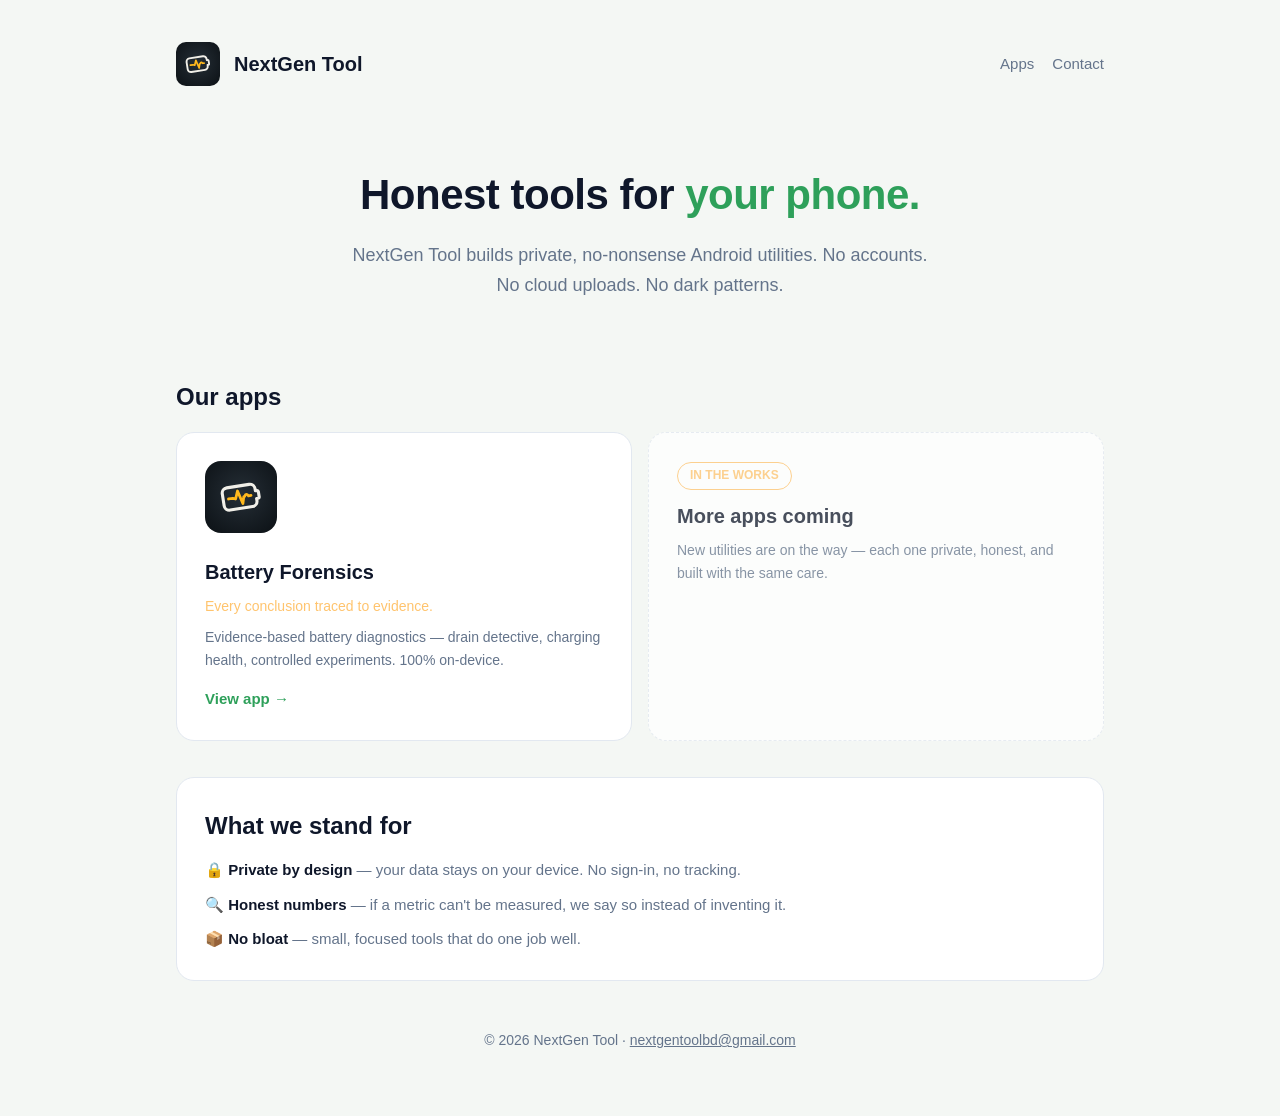
==== index.html @ eab1eb08 "NextGen Tool portfolio site" ====
<!DOCTYPE html>
<html lang="en">
<head>
  <meta charset="UTF-8">
  <meta name="viewport" content="width=device-width, initial-scale=1.0">
  <title>NextGen Tool — Honest Android Utilities</title>
  <meta name="description" content="NextGen Tool builds honest, private Android utilities. No accounts, no cloud uploads, no dark patterns.">
  <style>
    :root {
      --bg: #0B0E12;
      --card-bg: #141A22;
      --border: #263242;
      --accent: #2EA05A;
      --accent-hover: #248A4C;
      --gold: #FFC46E;
      --text: #F1F5F9;
      --text-muted: #94A3B8;
    }
    @media (prefers-color-scheme: light) {
      :root {
        --bg: #F4F7F4;
        --card-bg: #FFFFFF;
        --border: #E2E8F0;
        --text: #0F172A;
        --text-muted: #64748B;
      }
    }
    * { box-sizing: border-box; margin: 0; padding: 0; }
    body {
      font-family: -apple-system, BlinkMacSystemFont, "Segoe UI", Roboto, Helvetica, Arial, sans-serif;
      background-color: var(--bg); color: var(--text); line-height: 1.65;
    }
    .container { max-width: 960px; margin: 0 auto; padding: 24px 16px 64px; }
    header.top { display: flex; align-items: center; gap: 14px; padding: 18px 0; }
    header.top img { width: 44px; height: 44px; border-radius: 10px; }
    header.top .brand { font-weight: 800; font-size: 20px; }
    header.top nav { margin-left: auto; display: flex; gap: 18px; }
    header.top nav a { color: var(--text-muted); text-decoration: none; font-size: 15px; }
    header.top nav a:hover { color: var(--text); }
    .hero { text-align: center; padding: 56px 20px 40px; }
    .hero h1 { font-size: 42px; letter-spacing: -0.5px; margin-bottom: 12px; }
    .hero h1 .g { color: var(--accent); }
    .hero p { color: var(--text-muted); font-size: 18px; max-width: 600px; margin: 0 auto; }
    h2 { font-size: 24px; margin: 36px 0 16px; }
    .apps { display: grid; grid-template-columns: repeat(auto-fit, minmax(280px, 1fr)); gap: 16px; }
    .app-card {
      background: var(--card-bg); border: 1px solid var(--border); border-radius: 18px;
      padding: 28px; text-decoration: none; color: var(--text); display: block;
      transition: transform .15s ease, border-color .15s ease;
    }
    a.app-card:hover { transform: translateY(-3px); border-color: var(--accent); }
    .app-card img.logo { width: 72px; height: 72px; border-radius: 16px; margin-bottom: 14px; }
    .app-card h3 { font-size: 20px; margin-bottom: 6px; }
    .app-card p.tag { color: var(--gold); font-size: 14px; margin-bottom: 8px; }
    .app-card p.desc { font-size: 14px; color: var(--text-muted); margin-bottom: 14px; }
    .app-card .link { color: var(--accent); font-weight: 600; font-size: 15px; }
    .app-card.soon { opacity: .75; border-style: dashed; }
    .app-card.soon .pill {
      display: inline-block; font-size: 12px; font-weight: 700; color: var(--gold);
      border: 1px solid var(--gold); border-radius: 999px; padding: 3px 12px; margin-bottom: 10px;
    }
    .principles {
      background: var(--card-bg); border: 1px solid var(--border); border-radius: 18px;
      padding: 28px; margin-top: 36px;
    }
    .principles ul { list-style: none; display: grid; gap: 10px; margin-top: 12px; }
    .principles li { font-size: 15px; color: var(--text-muted); }
    .principles li b { color: var(--text); }
    footer { margin-top: 48px; color: var(--text-muted); font-size: 14px; text-align: center; }
    footer a { color: var(--text-muted); }
  </style>
</head>
<body>
  <div class="container">
    <header class="top">
      <img src="logo.svg" alt="NextGen Tool logo">
      <span class="brand">NextGen Tool</span>
      <nav>
        <a href="#apps">Apps</a>
        <a href="mailto:nextgentoolbd@gmail.com">Contact</a>
      </nav>
    </header>

    <section class="hero">
      <h1>Honest tools for <span class="g">your phone.</span></h1>
      <p>NextGen Tool builds private, no-nonsense Android utilities. No accounts. No cloud uploads. No dark patterns.</p>
    </section>

    <h2 id="apps">Our apps</h2>
    <div class="apps">
      <a class="app-card" href="battery-forensics.html">
        <img class="logo" src="logo.svg" alt="Battery Forensics logo">
        <h3>Battery Forensics</h3>
        <p class="tag">Every conclusion traced to evidence.</p>
        <p class="desc">Evidence-based battery diagnostics — drain detective, charging health, controlled experiments. 100% on-device.</p>
        <span class="link">View app →</span>
      </a>
      <div class="app-card soon">
        <span class="pill">IN THE WORKS</span>
        <h3>More apps coming</h3>
        <p class="desc">New utilities are on the way — each one private, honest, and built with the same care.</p>
      </div>
    </div>

    <div class="principles">
      <h2 style="margin:0 0 4px">What we stand for</h2>
      <ul>
        <li><b>🔒 Private by design</b> — your data stays on your device. No sign-in, no tracking.</li>
        <li><b>🔍 Honest numbers</b> — if a metric can't be measured, we say so instead of inventing it.</li>
        <li><b>📦 No bloat</b> — small, focused tools that do one job well.</li>
      </ul>
    </div>

    <footer>
      © 2026 NextGen Tool · <a href="mailto:nextgentoolbd@gmail.com">nextgentoolbd@gmail.com</a>
    </footer>
  </div>
</body>
</html>
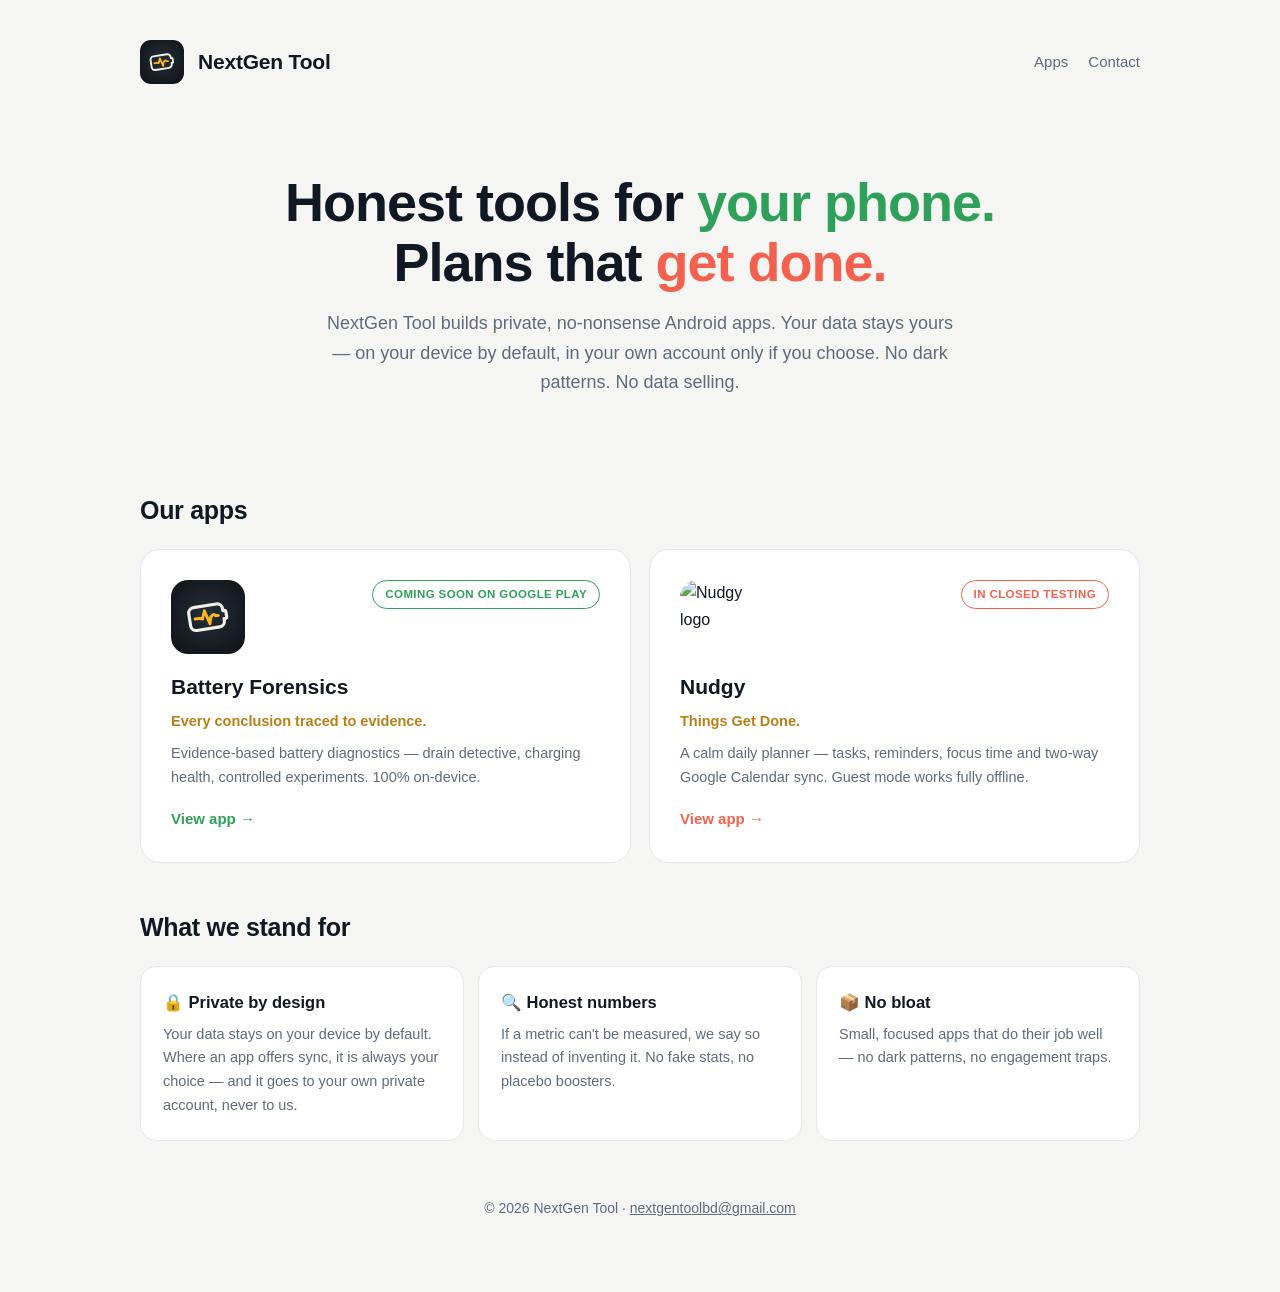
==== commit 0fa9d371: "Redesign portfolio + add Nudgy landing page" ====
--- a/index.html
+++ b/index.html
@@ -3,71 +3,56 @@
 <head>
   <meta charset="UTF-8">
   <meta name="viewport" content="width=device-width, initial-scale=1.0">
-  <title>NextGen Tool — Honest Android Utilities</title>
-  <meta name="description" content="NextGen Tool builds honest, private Android utilities. No accounts, no cloud uploads, no dark patterns.">
+  <title>NextGen Tool — Honest Android Apps</title>
+  <meta name="description" content="NextGen Tool builds honest, private Android apps. Your data stays yours — on your device by default, in your own account only if you choose.">
   <style>
     :root {
-      --bg: #0B0E12;
-      --card-bg: #141A22;
-      --border: #263242;
-      --accent: #2EA05A;
-      --accent-hover: #248A4C;
-      --gold: #FFC46E;
-      --text: #F1F5F9;
-      --text-muted: #94A3B8;
+      --bg: #0B0E13; --surface: #131924; --surface2: #0F141D; --border: #243145;
+      --text: #F2F5F9; --muted: #97A3B6; --green: #2EA05A; --coral: #F4604E; --gold: #FFC46E;
     }
     @media (prefers-color-scheme: light) {
       :root {
-        --bg: #F4F7F4;
-        --card-bg: #FFFFFF;
-        --border: #E2E8F0;
-        --text: #0F172A;
-        --text-muted: #64748B;
+        --bg: #F5F6F4; --surface: #FFFFFF; --surface2: #FFFFFF; --border: #E3E8EF;
+        --text: #101823; --muted: #5E6B7E; --gold: #B97F16;
       }
     }
     * { box-sizing: border-box; margin: 0; padding: 0; }
-    body {
-      font-family: -apple-system, BlinkMacSystemFont, "Segoe UI", Roboto, Helvetica, Arial, sans-serif;
-      background-color: var(--bg); color: var(--text); line-height: 1.65;
-    }
-    .container { max-width: 960px; margin: 0 auto; padding: 24px 16px 64px; }
-    header.top { display: flex; align-items: center; gap: 14px; padding: 18px 0; }
-    header.top img { width: 44px; height: 44px; border-radius: 10px; }
-    header.top .brand { font-weight: 800; font-size: 20px; }
-    header.top nav { margin-left: auto; display: flex; gap: 18px; }
-    header.top nav a { color: var(--text-muted); text-decoration: none; font-size: 15px; }
+    body { font-family: -apple-system, BlinkMacSystemFont, "Segoe UI", Roboto, Helvetica, Arial, sans-serif; background: var(--bg); color: var(--text); line-height: 1.65; }
+    .container { max-width: 1040px; margin: 0 auto; padding: 24px 20px 72px; }
+    header.top { display: flex; align-items: center; gap: 14px; padding: 16px 0; }
+    header.top img { width: 44px; height: 44px; border-radius: 11px; }
+    header.top .brand { font-weight: 800; font-size: 21px; letter-spacing: -.2px; }
+    header.top nav { margin-left: auto; display: flex; gap: 20px; }
+    header.top nav a { color: var(--muted); text-decoration: none; font-size: 15px; }
     header.top nav a:hover { color: var(--text); }
-    .hero { text-align: center; padding: 56px 20px 40px; }
-    .hero h1 { font-size: 42px; letter-spacing: -0.5px; margin-bottom: 12px; }
-    .hero h1 .g { color: var(--accent); }
-    .hero p { color: var(--text-muted); font-size: 18px; max-width: 600px; margin: 0 auto; }
-    h2 { font-size: 24px; margin: 36px 0 16px; }
-    .apps { display: grid; grid-template-columns: repeat(auto-fit, minmax(280px, 1fr)); gap: 16px; }
-    .app-card {
-      background: var(--card-bg); border: 1px solid var(--border); border-radius: 18px;
-      padding: 28px; text-decoration: none; color: var(--text); display: block;
-      transition: transform .15s ease, border-color .15s ease;
-    }
-    a.app-card:hover { transform: translateY(-3px); border-color: var(--accent); }
-    .app-card img.logo { width: 72px; height: 72px; border-radius: 16px; margin-bottom: 14px; }
-    .app-card h3 { font-size: 20px; margin-bottom: 6px; }
-    .app-card p.tag { color: var(--gold); font-size: 14px; margin-bottom: 8px; }
-    .app-card p.desc { font-size: 14px; color: var(--text-muted); margin-bottom: 14px; }
-    .app-card .link { color: var(--accent); font-weight: 600; font-size: 15px; }
-    .app-card.soon { opacity: .75; border-style: dashed; }
-    .app-card.soon .pill {
-      display: inline-block; font-size: 12px; font-weight: 700; color: var(--gold);
-      border: 1px solid var(--gold); border-radius: 999px; padding: 3px 12px; margin-bottom: 10px;
-    }
-    .principles {
-      background: var(--card-bg); border: 1px solid var(--border); border-radius: 18px;
-      padding: 28px; margin-top: 36px;
-    }
-    .principles ul { list-style: none; display: grid; gap: 10px; margin-top: 12px; }
-    .principles li { font-size: 15px; color: var(--text-muted); }
-    .principles li b { color: var(--text); }
-    footer { margin-top: 48px; color: var(--text-muted); font-size: 14px; text-align: center; }
-    footer a { color: var(--text-muted); }
+    .hero { text-align: center; padding: 72px 20px 48px; }
+    .hero h1 { font-size: clamp(36px, 6vw, 54px); line-height: 1.12; letter-spacing: -1px; margin-bottom: 16px; }
+    .hero h1 .g { color: var(--green); }
+    .hero h1 .c { color: var(--coral); }
+    .hero p { color: var(--muted); font-size: 18px; max-width: 640px; margin: 0 auto; }
+    h2 { font-size: 25px; letter-spacing: -.3px; margin: 44px 0 18px; }
+    .apps { display: grid; grid-template-columns: repeat(auto-fit, minmax(300px, 1fr)); gap: 18px; }
+    .app-card { background: var(--surface); border: 1px solid var(--border); border-radius: 20px; padding: 30px; text-decoration: none; color: var(--text); display: block; transition: transform .15s ease, border-color .15s ease; }
+    a.app-card:hover { transform: translateY(-3px); }
+    a.app-card.green:hover { border-color: var(--green); }
+    a.app-card.coral:hover { border-color: var(--coral); }
+    .card-top { display: flex; align-items: flex-start; justify-content: space-between; margin-bottom: 16px; }
+    .app-card img.logo { width: 74px; height: 74px; border-radius: 17px; }
+    .pill { font-size: 11.5px; font-weight: 700; letter-spacing: .4px; border-radius: 999px; padding: 4px 12px; border: 1px solid; white-space: nowrap; }
+    .pill.green { color: var(--green); border-color: var(--green); }
+    .pill.coral { color: var(--coral); border-color: var(--coral); }
+    .app-card h3 { font-size: 21px; margin-bottom: 5px; }
+    .app-card p.tag { color: var(--gold); font-size: 14.5px; font-weight: 600; margin-bottom: 8px; }
+    .app-card p.desc { font-size: 14.5px; color: var(--muted); margin-bottom: 16px; }
+    .app-card .link { font-weight: 650; font-size: 15px; }
+    .app-card .link.green { color: var(--green); }
+    .app-card .link.coral { color: var(--coral); }
+    .principles { display: grid; grid-template-columns: repeat(auto-fit, minmax(260px, 1fr)); gap: 14px; }
+    .principle { background: var(--surface2); border: 1px solid var(--border); border-radius: 16px; padding: 22px; }
+    .principle h3 { font-size: 16.5px; margin-bottom: 6px; }
+    .principle p { font-size: 14.5px; color: var(--muted); }
+    footer { margin-top: 56px; color: var(--muted); font-size: 14px; text-align: center; }
+    footer a { color: var(--muted); }
   </style>
 </head>
 <body>
@@ -82,33 +67,48 @@
     </header>
 
     <section class="hero">
-      <h1>Honest tools for <span class="g">your phone.</span></h1>
-      <p>NextGen Tool builds private, no-nonsense Android utilities. No accounts. No cloud uploads. No dark patterns.</p>
+      <h1>Honest tools for <span class="g">your phone.</span><br>Plans that <span class="c">get done.</span></h1>
+      <p>NextGen Tool builds private, no-nonsense Android apps. Your data stays yours — on your device by default, in your own account only if you choose. No dark patterns. No data selling.</p>
     </section>
 
     <h2 id="apps">Our apps</h2>
     <div class="apps">
-      <a class="app-card" href="battery-forensics.html">
-        <img class="logo" src="logo.svg" alt="Battery Forensics logo">
+      <a class="app-card green" href="battery-forensics.html">
+        <div class="card-top">
+          <img class="logo" src="logo.svg" alt="Battery Forensics logo">
+          <span class="pill green">COMING SOON ON GOOGLE PLAY</span>
+        </div>
         <h3>Battery Forensics</h3>
         <p class="tag">Every conclusion traced to evidence.</p>
         <p class="desc">Evidence-based battery diagnostics — drain detective, charging health, controlled experiments. 100% on-device.</p>
-        <span class="link">View app →</span>
+        <span class="link green">View app →</span>
       </a>
-      <div class="app-card soon">
-        <span class="pill">IN THE WORKS</span>
-        <h3>More apps coming</h3>
-        <p class="desc">New utilities are on the way — each one private, honest, and built with the same care.</p>
-      </div>
+      <a class="app-card coral" href="nudgy/">
+        <div class="card-top">
+          <img class="logo" src="nudgy/icon.png" alt="Nudgy logo">
+          <span class="pill coral">IN CLOSED TESTING</span>
+        </div>
+        <h3>Nudgy</h3>
+        <p class="tag">Things Get Done.</p>
+        <p class="desc">A calm daily planner — tasks, reminders, focus time and two-way Google Calendar sync. Guest mode works fully offline.</p>
+        <span class="link coral">View app →</span>
+      </a>
     </div>
 
+    <h2>What we stand for</h2>
     <div class="principles">
-      <h2 style="margin:0 0 4px">What we stand for</h2>
-      <ul>
-        <li><b>🔒 Private by design</b> — your data stays on your device. No sign-in, no tracking.</li>
-        <li><b>🔍 Honest numbers</b> — if a metric can't be measured, we say so instead of inventing it.</li>
-        <li><b>📦 No bloat</b> — small, focused tools that do one job well.</li>
-      </ul>
+      <div class="principle">
+        <h3>🔒 Private by design</h3>
+        <p>Your data stays on your device by default. Where an app offers sync, it is always your choice — and it goes to your own private account, never to us.</p>
+      </div>
+      <div class="principle">
+        <h3>🔍 Honest numbers</h3>
+        <p>If a metric can't be measured, we say so instead of inventing it. No fake stats, no placebo boosters.</p>
+      </div>
+      <div class="principle">
+        <h3>📦 No bloat</h3>
+        <p>Small, focused apps that do their job well — no dark patterns, no engagement traps.</p>
+      </div>
     </div>
 
     <footer>
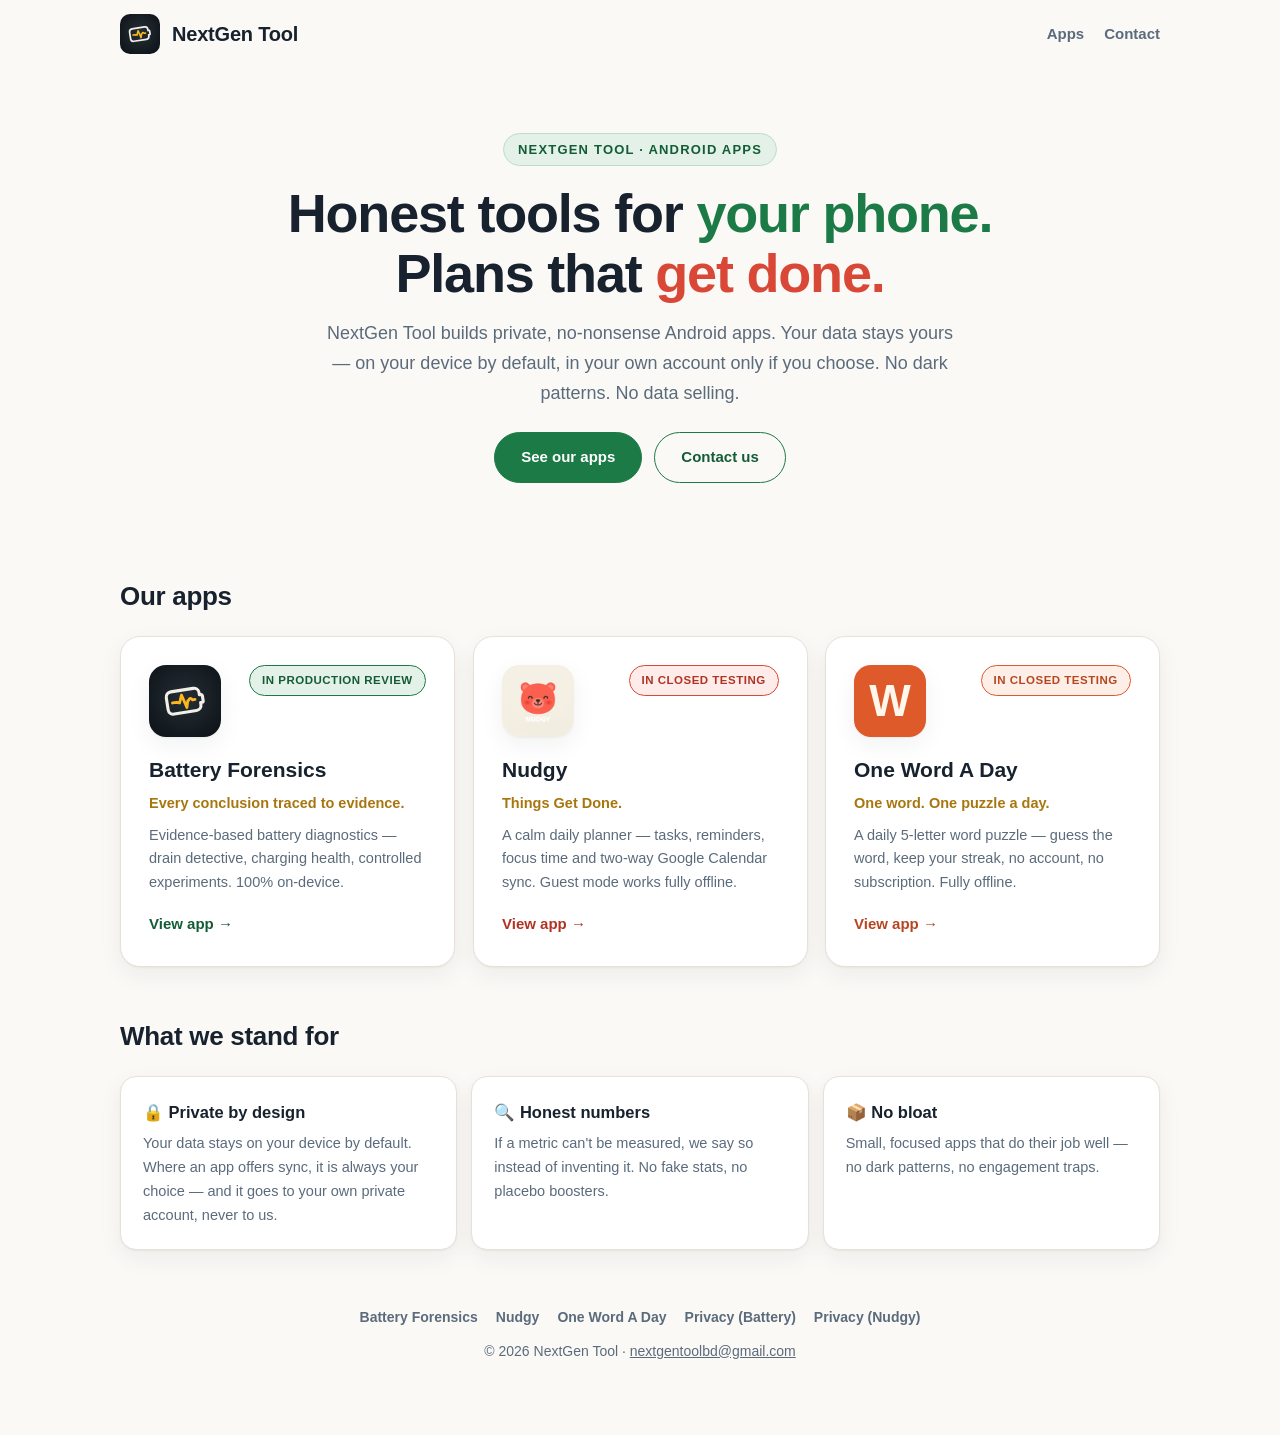
==== commit f1003e86: "Redesign portfolio in light-only design + small fixes (2026-11-07)" ====
--- a/index.html
+++ b/index.html
@@ -5,115 +5,98 @@
   <meta name="viewport" content="width=device-width, initial-scale=1.0">
   <title>NextGen Tool — Honest Android Apps</title>
   <meta name="description" content="NextGen Tool builds honest, private Android apps. Your data stays yours — on your device by default, in your own account only if you choose.">
-  <style>
-    :root {
-      --bg: #0B0E13; --surface: #131924; --surface2: #0F141D; --border: #243145;
-      --text: #F2F5F9; --muted: #97A3B6; --green: #2EA05A; --coral: #F4604E; --gold: #FFC46E;
-    }
-    @media (prefers-color-scheme: light) {
-      :root {
-        --bg: #F5F6F4; --surface: #FFFFFF; --surface2: #FFFFFF; --border: #E3E8EF;
-        --text: #101823; --muted: #5E6B7E; --gold: #B97F16;
-      }
-    }
-    * { box-sizing: border-box; margin: 0; padding: 0; }
-    body { font-family: -apple-system, BlinkMacSystemFont, "Segoe UI", Roboto, Helvetica, Arial, sans-serif; background: var(--bg); color: var(--text); line-height: 1.65; }
-    .container { max-width: 1040px; margin: 0 auto; padding: 24px 20px 72px; }
-    header.top { display: flex; align-items: center; gap: 14px; padding: 16px 0; }
-    header.top img { width: 44px; height: 44px; border-radius: 11px; }
-    header.top .brand { font-weight: 800; font-size: 21px; letter-spacing: -.2px; }
-    header.top nav { margin-left: auto; display: flex; gap: 20px; }
-    header.top nav a { color: var(--muted); text-decoration: none; font-size: 15px; }
-    header.top nav a:hover { color: var(--text); }
-    .hero { text-align: center; padding: 72px 20px 48px; }
-    .hero h1 { font-size: clamp(36px, 6vw, 54px); line-height: 1.12; letter-spacing: -1px; margin-bottom: 16px; }
-    .hero h1 .g { color: var(--green); }
-    .hero h1 .c { color: var(--coral); }
-    .hero p { color: var(--muted); font-size: 18px; max-width: 640px; margin: 0 auto; }
-    h2 { font-size: 25px; letter-spacing: -.3px; margin: 44px 0 18px; }
-    .apps { display: grid; grid-template-columns: repeat(auto-fit, minmax(300px, 1fr)); gap: 18px; }
-    .app-card { background: var(--surface); border: 1px solid var(--border); border-radius: 20px; padding: 30px; text-decoration: none; color: var(--text); display: block; transition: transform .15s ease, border-color .15s ease; }
-    a.app-card:hover { transform: translateY(-3px); }
-    a.app-card.green:hover { border-color: var(--green); }
-    a.app-card.coral:hover { border-color: var(--coral); }
-    .card-top { display: flex; align-items: flex-start; justify-content: space-between; margin-bottom: 16px; }
-    .app-card img.logo { width: 74px; height: 74px; border-radius: 17px; }
-    .pill { font-size: 11.5px; font-weight: 700; letter-spacing: .4px; border-radius: 999px; padding: 4px 12px; border: 1px solid; white-space: nowrap; }
-    .pill.green { color: var(--green); border-color: var(--green); }
-    .pill.coral { color: var(--coral); border-color: var(--coral); }
-    .app-card h3 { font-size: 21px; margin-bottom: 5px; }
-    .app-card p.tag { color: var(--gold); font-size: 14.5px; font-weight: 600; margin-bottom: 8px; }
-    .app-card p.desc { font-size: 14.5px; color: var(--muted); margin-bottom: 16px; }
-    .app-card .link { font-weight: 650; font-size: 15px; }
-    .app-card .link.green { color: var(--green); }
-    .app-card .link.coral { color: var(--coral); }
-    .principles { display: grid; grid-template-columns: repeat(auto-fit, minmax(260px, 1fr)); gap: 14px; }
-    .principle { background: var(--surface2); border: 1px solid var(--border); border-radius: 16px; padding: 22px; }
-    .principle h3 { font-size: 16.5px; margin-bottom: 6px; }
-    .principle p { font-size: 14.5px; color: var(--muted); }
-    footer { margin-top: 56px; color: var(--muted); font-size: 14px; text-align: center; }
-    footer a { color: var(--muted); }
-  </style>
+  <meta property="og:title" content="NextGen Tool — Honest Android Apps">
+  <meta property="og:description" content="Private, no-nonsense Android apps. Your data stays yours — on your device by default, in your own account only if you choose.">
+  <meta property="og:type" content="website">
+  <meta property="og:url" content="https://tanvir-durlove.github.io/">
+  <meta property="og:image" content="https://tanvir-durlove.github.io/feature-graphic-1024x500.png">
+  <meta name="twitter:card" content="summary_large_image">
+  <link rel="icon" type="image/svg+xml" href="/logo.svg">
+  <link rel="stylesheet" href="/assets/css/main.css">
 </head>
 <body>
-  <div class="container">
-    <header class="top">
-      <img src="logo.svg" alt="NextGen Tool logo">
-      <span class="brand">NextGen Tool</span>
+  <header class="site-header">
+    <div class="bar">
+      <a class="brand" href="/"><img src="/logo.svg" alt="NextGen Tool logo">NextGen Tool</a>
       <nav>
         <a href="#apps">Apps</a>
         <a href="mailto:nextgentoolbd@gmail.com">Contact</a>
       </nav>
-    </header>
+    </div>
+  </header>
 
+  <div class="container">
     <section class="hero">
+      <span class="eyebrow">NextGen Tool · Android apps</span>
       <h1>Honest tools for <span class="g">your phone.</span><br>Plans that <span class="c">get done.</span></h1>
-      <p>NextGen Tool builds private, no-nonsense Android apps. Your data stays yours — on your device by default, in your own account only if you choose. No dark patterns. No data selling.</p>
+      <p class="lede">NextGen Tool builds private, no-nonsense Android apps. Your data stays yours — on your device by default, in your own account only if you choose. No dark patterns. No data selling.</p>
+      <div class="hero-actions">
+        <a class="btn" href="#apps">See our apps</a>
+        <a class="btn ghost" href="mailto:nextgentoolbd@gmail.com">Contact us</a>
+      </div>
     </section>
 
-    <h2 id="apps">Our apps</h2>
+    <h2 class="section reveal" id="apps">Our apps</h2>
     <div class="apps">
-      <a class="app-card green" href="battery-forensics.html">
+      <a class="app-card accent-green reveal" href="/battery-forensics.html" data-tilt>
         <div class="card-top">
-          <img class="logo" src="logo.svg" alt="Battery Forensics logo">
-          <span class="pill green">COMING SOON ON GOOGLE PLAY</span>
+          <img class="logo" src="/logo.svg" alt="Battery Forensics icon">
+          <span class="pill green">IN PRODUCTION REVIEW</span>
         </div>
         <h3>Battery Forensics</h3>
         <p class="tag">Every conclusion traced to evidence.</p>
         <p class="desc">Evidence-based battery diagnostics — drain detective, charging health, controlled experiments. 100% on-device.</p>
-        <span class="link green">View app →</span>
+        <span class="link">View app →</span>
       </a>
-      <a class="app-card coral" href="nudgy/">
+      <a class="app-card accent-coral reveal" href="/nudgy/" data-tilt>
         <div class="card-top">
-          <img class="logo" src="nudgy/icon.png" alt="Nudgy logo">
+          <img class="logo" src="/nudgy/icon.jpg" alt="Nudgy icon">
           <span class="pill coral">IN CLOSED TESTING</span>
         </div>
         <h3>Nudgy</h3>
         <p class="tag">Things Get Done.</p>
         <p class="desc">A calm daily planner — tasks, reminders, focus time and two-way Google Calendar sync. Guest mode works fully offline.</p>
-        <span class="link coral">View app →</span>
+        <span class="link">View app →</span>
+      </a>
+      <a class="app-card accent-orange reveal" href="/one-word-a-day/" data-tilt>
+        <div class="card-top">
+          <span class="wordmark" aria-hidden="true">W</span>
+          <span class="pill orange">IN CLOSED TESTING</span>
+        </div>
+        <h3>One Word A Day</h3>
+        <p class="tag">One word. One puzzle a day.</p>
+        <p class="desc">A daily 5-letter word puzzle — guess the word, keep your streak, no account, no subscription. Fully offline.</p>
+        <span class="link">View app →</span>
       </a>
     </div>
 
-    <h2>What we stand for</h2>
+    <h2 class="section reveal">What we stand for</h2>
     <div class="principles">
-      <div class="principle">
+      <div class="principle reveal">
         <h3>🔒 Private by design</h3>
         <p>Your data stays on your device by default. Where an app offers sync, it is always your choice — and it goes to your own private account, never to us.</p>
       </div>
-      <div class="principle">
+      <div class="principle reveal">
         <h3>🔍 Honest numbers</h3>
         <p>If a metric can't be measured, we say so instead of inventing it. No fake stats, no placebo boosters.</p>
       </div>
-      <div class="principle">
+      <div class="principle reveal">
         <h3>📦 No bloat</h3>
         <p>Small, focused apps that do their job well — no dark patterns, no engagement traps.</p>
       </div>
     </div>
 
-    <footer>
-      © 2026 NextGen Tool · <a href="mailto:nextgentoolbd@gmail.com">nextgentoolbd@gmail.com</a>
+    <footer class="site">
+      <div class="links">
+        <a href="/battery-forensics.html">Battery Forensics</a>
+        <a href="/nudgy/">Nudgy</a>
+        <a href="/one-word-a-day/">One Word A Day</a>
+        <a href="/privacy.html">Privacy (Battery)</a>
+        <a href="/nudgy/privacy-policy.html">Privacy (Nudgy)</a>
+      </div>
+      <p>© <span data-year>2026</span> NextGen Tool · <a href="mailto:nextgentoolbd@gmail.com">nextgentoolbd@gmail.com</a></p>
     </footer>
   </div>
+  <script src="/assets/js/main.js"></script>
 </body>
 </html>
--- a/assets/css/main.css
+++ b/assets/css/main.css
@@ -0,0 +1,194 @@
+/* NextGen Tool — shared light-only design system. No dark theme. */
+:root {
+  --bg: #FAF9F6;
+  --surface: #FFFFFF;
+  --surface2: #F2F0EA;
+  --border: #E7E1D6;
+  --text: #17222E;
+  --muted: #5B6B7C;
+  --accent: #1C7A46;
+  --accent-ink: #145C35;
+  --accent-soft: #E3F1E8;
+  --accent-border: #BFDCC9;
+  --gold: #A8760F;
+  --gold-soft: #FBF3DF;
+  --shadow: 0 1px 2px rgba(23, 34, 46, .05), 0 8px 24px rgba(23, 34, 46, .06);
+  --shadow-lg: 0 2px 4px rgba(23, 34, 46, .06), 0 16px 40px rgba(23, 34, 46, .10);
+  --radius: 20px;
+}
+.accent-coral { --accent: #D94836; --accent-ink: #B03324; --accent-soft: #FDECE9; --accent-border: #F6C7BF; }
+.accent-orange { --accent: #DE5A2B; --accent-ink: #B4471F; --accent-soft: #FDEEE7; --accent-border: #F6CDBD; }
+.accent-green { --accent: #1C7A46; --accent-ink: #145C35; --accent-soft: #E3F1E8; --accent-border: #BFDCC9; }
+
+* { box-sizing: border-box; margin: 0; padding: 0; }
+html { scroll-behavior: smooth; }
+body {
+  font-family: -apple-system, BlinkMacSystemFont, "Segoe UI", Roboto, Helvetica, Arial, sans-serif;
+  background: var(--bg); color: var(--text); line-height: 1.65;
+  -webkit-font-smoothing: antialiased;
+}
+a { color: var(--accent-ink); }
+img, video { max-width: 100%; }
+.container { max-width: 1080px; margin: 0 auto; padding: 0 20px 72px; }
+
+/* Header */
+.site-header {
+  position: sticky; top: 0; z-index: 50;
+  background: rgba(250, 249, 246, .88);
+  backdrop-filter: blur(12px); -webkit-backdrop-filter: blur(12px);
+  border-bottom: 1px solid transparent;
+  transition: border-color .2s ease, box-shadow .2s ease;
+}
+.site-header.scrolled { border-bottom-color: var(--border); box-shadow: 0 4px 16px rgba(23, 34, 46, .05); }
+.site-header .bar { max-width: 1080px; margin: 0 auto; padding: 14px 20px; display: flex; align-items: center; gap: 12px; }
+.brand { display: flex; align-items: center; gap: 12px; text-decoration: none; color: var(--text); font-weight: 800; font-size: 20px; letter-spacing: -.2px; }
+.brand img { width: 40px; height: 40px; border-radius: 10px; display: block; }
+.site-header nav { margin-left: auto; display: flex; gap: 20px; align-items: center; }
+.site-header nav a { color: var(--muted); text-decoration: none; font-size: 15px; font-weight: 600; }
+.site-header nav a:hover { color: var(--text); }
+
+/* Hero */
+.hero { text-align: center; padding: 64px 20px 44px; }
+.hero h1 { font-size: clamp(36px, 6vw, 54px); line-height: 1.1; letter-spacing: -1.2px; margin-bottom: 16px; }
+.hero h1 .g { color: var(--accent); }
+.hero h1 .c { color: #D94836; }
+.hero p.lede { color: var(--muted); font-size: 18px; max-width: 640px; margin: 0 auto 24px; }
+.hero-actions { display: flex; gap: 12px; justify-content: center; flex-wrap: wrap; }
+.eyebrow { display: inline-block; font-size: 13px; font-weight: 700; letter-spacing: 1.2px; text-transform: uppercase; color: var(--accent-ink); background: var(--accent-soft); border: 1px solid var(--accent-border); border-radius: 999px; padding: 5px 14px; margin-bottom: 18px; }
+
+.app-hero {
+  background: linear-gradient(135deg, var(--accent-soft) 0%, #FFFFFF 68%);
+  border: 1px solid var(--border); border-radius: 24px;
+  padding: 48px 28px; margin: 20px 0 8px; text-align: center;
+}
+.app-hero img.app-icon { width: 96px; height: 96px; border-radius: 22px; margin-bottom: 18px; box-shadow: var(--shadow); }
+.app-hero h1 { font-size: clamp(32px, 5vw, 42px); letter-spacing: -.6px; margin-bottom: 8px; }
+.app-hero p.tag { color: var(--gold); font-size: 18px; font-weight: 700; margin-bottom: 12px; }
+.app-hero p.desc { color: var(--muted); max-width: 640px; margin: 0 auto 22px; font-size: 17px; }
+.app-hero .store-note { font-size: 13.5px; color: var(--muted); margin-top: 16px; }
+
+/* Pills + buttons */
+.pill { display: inline-block; font-size: 11.5px; font-weight: 700; letter-spacing: .5px; border-radius: 999px; padding: 5px 12px; border: 1px solid; white-space: nowrap; }
+.pill.green { color: var(--accent-ink); border-color: var(--accent); background: var(--accent-soft); }
+.pill.coral { color: #B03324; border-color: #D94836; background: #FDECE9; }
+.pill.orange { color: #B4471F; border-color: #DE5A2B; background: #FDEEE7; }
+.btn { display: inline-block; background: var(--accent); color: #fff; text-decoration: none; font-weight: 700; font-size: 15px; padding: 12px 26px; border-radius: 999px; border: 1px solid var(--accent); transition: transform .15s ease, box-shadow .15s ease; }
+.btn:hover { transform: translateY(-2px); box-shadow: var(--shadow); }
+.btn.ghost { background: transparent; color: var(--accent-ink); }
+.btn.ghost:hover { background: var(--accent-soft); }
+
+/* Sections */
+h2.section { font-size: 26px; letter-spacing: -.3px; margin: 48px 0 18px; }
+.apps { display: grid; grid-template-columns: repeat(auto-fit, minmax(300px, 1fr)); gap: 18px; }
+.app-card {
+  background: var(--surface); border: 1px solid var(--border); border-radius: var(--radius);
+  padding: 28px; text-decoration: none; color: var(--text); display: block;
+  box-shadow: var(--shadow);
+  transition: transform .18s ease, box-shadow .18s ease, border-color .18s ease;
+}
+.app-card:hover { transform: translateY(-4px); box-shadow: var(--shadow-lg); border-color: var(--accent-border); }
+.card-top { display: flex; align-items: flex-start; justify-content: space-between; gap: 12px; margin-bottom: 16px; }
+.app-card img.logo { width: 72px; height: 72px; border-radius: 17px; display: block; box-shadow: var(--shadow); }
+.app-card h3 { font-size: 21px; margin-bottom: 4px; }
+.app-card p.tag { color: var(--gold); font-size: 14.5px; font-weight: 700; margin-bottom: 8px; }
+.app-card p.desc { font-size: 14.5px; color: var(--muted); margin-bottom: 16px; }
+.app-card .link { font-weight: 700; font-size: 15px; color: var(--accent-ink); }
+
+.wordmark {
+  width: 72px; height: 72px; border-radius: 17px; display: flex; align-items: center; justify-content: center;
+  background: #DE5A2B; color: #FFF6EC; font-size: 44px; font-weight: 800; box-shadow: var(--shadow);
+}
+.wordmark.lg { width: 96px; height: 96px; font-size: 58px; border-radius: 22px; margin-bottom: 18px; }
+
+.principles { display: grid; grid-template-columns: repeat(auto-fit, minmax(260px, 1fr)); gap: 14px; }
+.principle { background: var(--surface); border: 1px solid var(--border); border-radius: 16px; padding: 22px; box-shadow: var(--shadow); }
+.principle h3 { font-size: 16.5px; margin-bottom: 6px; }
+.principle p { font-size: 14.5px; color: var(--muted); }
+
+.grid { display: grid; grid-template-columns: repeat(auto-fit, minmax(215px, 1fr)); gap: 14px; }
+.card { background: var(--surface); border: 1px solid var(--border); border-radius: 16px; padding: 22px; box-shadow: var(--shadow); }
+.card h3 { font-size: 16.5px; margin-bottom: 6px; }
+.card p { font-size: 14.5px; color: var(--muted); }
+
+/* Word tiles (One Word A Day visual) */
+.tiles { display: flex; gap: 10px; justify-content: center; margin: 6px 0 20px; }
+.tiles span {
+  width: 56px; height: 56px; border-radius: 12px; display: flex; align-items: center; justify-content: center;
+  font-size: 30px; font-weight: 800; background: var(--surface); border: 2px solid var(--border); color: var(--text);
+}
+.tiles span.hit { background: #DE5A2B; border-color: #DE5A2B; color: #FFF6EC; }
+.tiles span.close { background: #F2C14E; border-color: #F2C14E; color: #5C3D00; }
+
+/* Screenshots carousel */
+.shots-wrap { position: relative; }
+.shots { display: flex; gap: 12px; overflow-x: auto; padding: 4px 4px 12px; scroll-snap-type: x mandatory; scrollbar-width: thin; }
+.shots img { height: 420px; width: auto; border-radius: 14px; border: 1px solid var(--border); flex-shrink: 0; scroll-snap-align: start; background: #fff; box-shadow: var(--shadow); }
+.shot-nav { display: flex; gap: 10px; margin-top: 4px; }
+.shot-nav button {
+  width: 40px; height: 40px; border-radius: 50%; border: 1px solid var(--border); background: var(--surface);
+  font-size: 18px; cursor: pointer; color: var(--text); box-shadow: var(--shadow);
+}
+.shot-nav button:hover { border-color: var(--accent); color: var(--accent-ink); }
+
+video.promo { width: 100%; border-radius: 16px; border: 1px solid var(--border); background: #000; box-shadow: var(--shadow); }
+
+.privacy-strip { background: var(--surface); border: 1px solid var(--border); border-radius: 16px; padding: 24px; margin-top: 30px; display: flex; gap: 16px; align-items: center; flex-wrap: wrap; box-shadow: var(--shadow); }
+.privacy-strip .btn { margin-left: auto; }
+.privacy-strip .btns { margin-left: auto; display: flex; gap: 10px; flex-wrap: wrap; }
+
+/* 3D tilt */
+[data-tilt] { transform-style: preserve-3d; will-change: transform; transition: transform .25s ease; }
+
+/* Scroll reveal */
+.reveal { opacity: 0; transform: translateY(18px); transition: opacity .6s ease, transform .6s ease; }
+.reveal.in { opacity: 1; transform: translateY(0); }
+
+/* Legal pages */
+.legal { max-width: 780px; margin: 0 auto; padding: 32px 20px 72px; }
+.legal h1 { font-size: 28px; margin-bottom: 4px; }
+.legal h2 { font-size: 20px; margin-top: 32px; margin-bottom: 10px; }
+.legal p, .legal li { color: #33414F; }
+.legal ul, .legal ol { padding-left: 22px; }
+.legal li { margin-bottom: 6px; }
+.legal .meta { color: var(--muted); font-size: 13.5px; margin-bottom: 24px; }
+.legal .badge { display: inline-block; font-size: 12.5px; font-weight: 700; color: var(--accent-ink); background: var(--accent-soft); border: 1px solid var(--accent-border); border-radius: 999px; padding: 4px 12px; margin-bottom: 12px; }
+.legal table { width: 100%; border-collapse: collapse; margin: 14px 0; font-size: 14px; background: var(--surface); border-radius: 12px; overflow: hidden; }
+.legal th, .legal td { border: 1px solid var(--border); padding: 10px 12px; text-align: left; vertical-align: top; }
+.legal th { background: var(--surface2); }
+.legal .content-card { background: var(--surface); border: 1px solid var(--border); border-radius: 16px; padding: 28px; box-shadow: var(--shadow); }
+.legal .highlight-box { background: var(--accent-soft); border: 1px solid var(--accent-border); border-radius: 12px; padding: 16px 18px; margin: 16px 0; }
+.tab-nav { display: flex; gap: 8px; margin: 18px 0 20px; }
+.tab-btn { border: 1px solid var(--border); background: var(--surface); color: var(--text); font-weight: 700; font-size: 14px; padding: 9px 18px; border-radius: 999px; cursor: pointer; }
+.tab-btn.active { background: var(--accent); border-color: var(--accent); color: #fff; }
+.tab-content { display: none; }
+.tab-content.active { display: block; }
+.legal .back { display: inline-block; margin-bottom: 16px; text-decoration: none; font-weight: 600; }
+
+/* Join page */
+.join { max-width: 640px; margin: 0 auto; padding: 72px 20px; text-align: center; }
+.join h1 { font-size: 32px; line-height: 1.2; margin-bottom: 16px; }
+.join p { color: var(--muted); margin-bottom: 16px; }
+.join .code { display: none; background: var(--surface); border: 1px solid var(--border); border-radius: 12px; padding: 12px 16px; margin: 24px 0; font-size: 18px; letter-spacing: 2px; box-shadow: var(--shadow); }
+.join .note { font-size: 14px; margin-top: 24px; }
+
+/* Footer */
+footer.site { margin-top: 56px; color: var(--muted); font-size: 14px; text-align: center; }
+footer.site a { color: var(--muted); }
+footer.site .links { display: flex; gap: 18px; justify-content: center; flex-wrap: wrap; margin-bottom: 10px; }
+footer.site .links a { text-decoration: none; font-weight: 600; }
+footer.site .links a:hover { color: var(--text); }
+
+@media (max-width: 640px) {
+  .hero { padding: 44px 16px 32px; }
+  .app-hero { padding: 36px 18px; }
+  .shots img { height: 340px; }
+  .site-header nav a:not(:last-child) { display: none; }
+  .tiles span { width: 46px; height: 46px; font-size: 24px; }
+}
+
+@media (prefers-reduced-motion: reduce) {
+  html { scroll-behavior: auto; }
+  .reveal { opacity: 1; transform: none; transition: none; }
+  [data-tilt] { transition: none; }
+  .btn, .app-card { transition: none; }
+}
